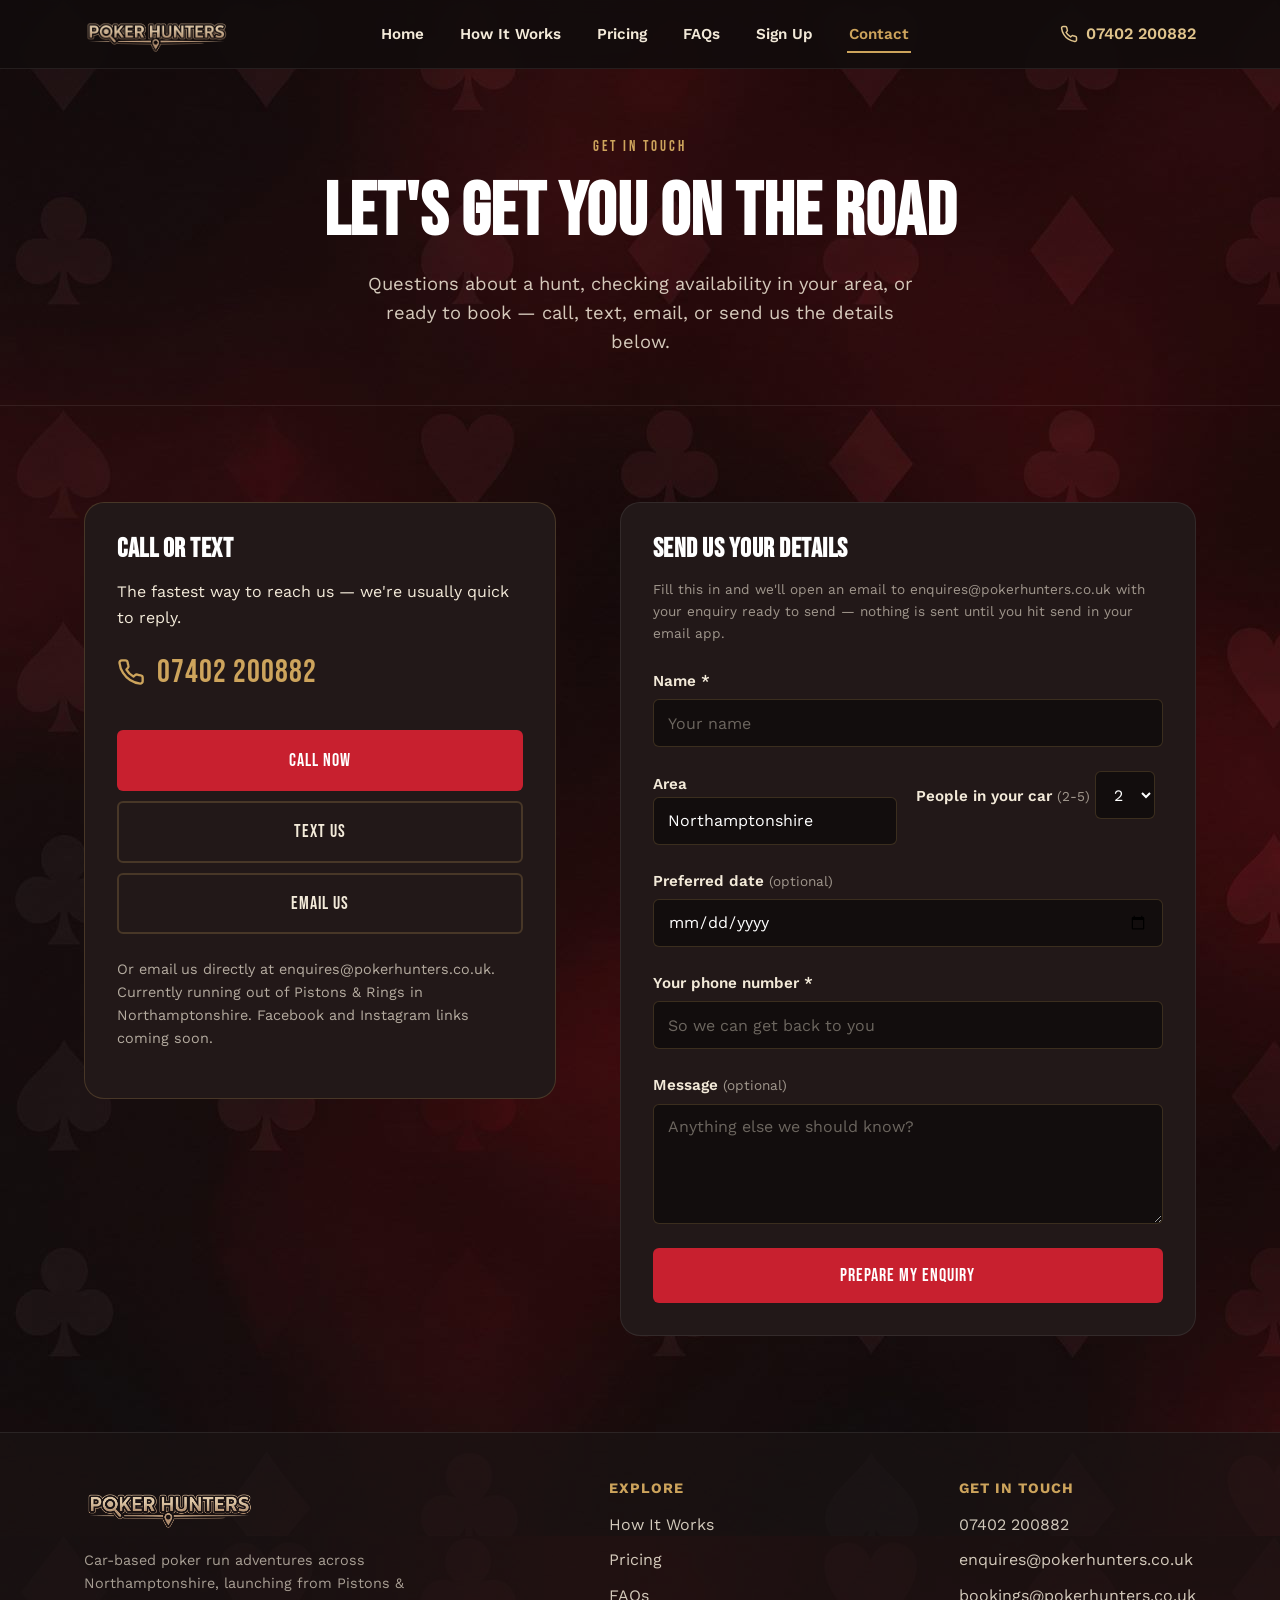
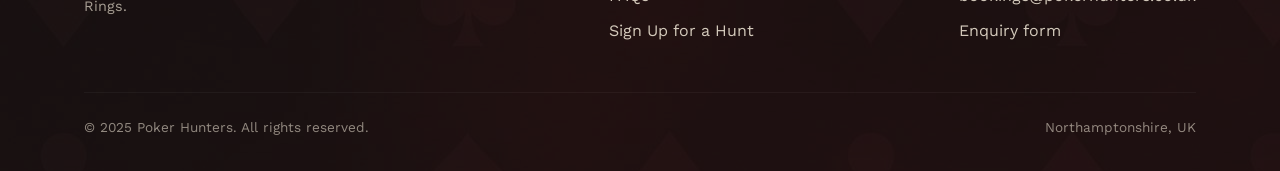
==== contact.html @ cb7c3770 "Add files via upload" ====
<!DOCTYPE html>
<html lang="en-GB">
<head>
<meta charset="UTF-8">
<meta name="viewport" content="width=device-width, initial-scale=1">
<title>Contact & Enquiries | Poker Hunters</title>
<meta name="description" content="Get in touch with Poker Hunters to book or ask about a car-based poker run adventure in Northamptonshire, launching from Pistons & Rings. Call, text, or email enquires@pokerhunters.co.uk.">
<link rel="canonical" href="https://www.pokerhunters.co.uk/contact.html">
<meta property="og:type" content="website">
<meta property="og:url" content="https://www.pokerhunters.co.uk/contact.html">
<meta property="og:title" content="Contact & Enquiries | Poker Hunters">
<meta property="og:description" content="Get in touch with Poker Hunters to book or ask about a car-based poker run adventure in Northamptonshire, launching from Pistons & Rings. Call, text, or email enquires@pokerhunters.co.uk.">
<meta property="og:image" content="https://www.pokerhunters.co.uk/Images/Header.jpg">
<meta name="twitter:card" content="summary_large_image">
<link rel="icon" type="image/png" href="Images/favicon.png">
<link rel="apple-touch-icon" href="Images/favicon.png">
<link rel="stylesheet" href="css/styles.css">
</head>
<body>

<header class="site-header">
  <nav class="nav" aria-label="Primary">
    <a href="index.html" class="nav__logo">
      <img src="Images/logo-noBG.png" alt="Poker Hunters" class="logo-img">
    </a>
    <button class="nav__toggle" id="navToggle" aria-expanded="false" aria-controls="navLinks" aria-label="Toggle menu">
      <svg viewBox="0 0 24 24" fill="none" stroke="currentColor" stroke-width="2" aria-hidden="true"><path d="M3 6h18M3 12h18M3 18h18" stroke-linecap="round"/></svg>
    </button>
    <ul class="nav__links" id="navLinks">
      <li><a href="index.html">Home</a></li>
      <li><a href="index.html#how-it-works">How It Works</a></li>
      <li><a href="index.html#pricing">Pricing</a></li>
      <li><a href="faq.html">FAQs</a></li>
      <li><a href="signup.html">Sign Up</a></li>
      <li><a href="contact.html" aria-current="page">Contact</a></li>
    </ul>
    <div class="nav__actions">
      <a class="nav__call" href="tel:07402200882">
        <svg viewBox="0 0 24 24" fill="none" stroke="currentColor" stroke-width="2" aria-hidden="true"><path d="M22 16.92v3a2 2 0 0 1-2.18 2 19.79 19.79 0 0 1-8.63-3.07 19.5 19.5 0 0 1-6-6 19.79 19.79 0 0 1-3.07-8.67A2 2 0 0 1 4.11 2h3a2 2 0 0 1 2 1.72c.12.9.33 1.79.63 2.65a2 2 0 0 1-.45 2.11L8.09 9.91a16 16 0 0 0 6 6l1.43-1.2a2 2 0 0 1 2.11-.45c.86.3 1.75.51 2.65.63A2 2 0 0 1 22 16.92z" stroke-linecap="round" stroke-linejoin="round"/></svg>
        <span>07402 200882</span>
      </a>
    </div>
  </nav>
</header>

<main>

  <section class="page-hero">
    <div class="container">
      <span class="eyebrow">Get In Touch</span>
      <h1>Let's get you on the road</h1>
      <p class="lede" style="max-width:560px; margin:0 auto;">Questions about a hunt, checking availability in your area, or ready to book — call, text, email, or send us the details below.</p>
    </div>
  </section>

  <section class="section">
    <div class="container">
      <div class="contact-grid">

        <div class="contact-card">
          <h3>Call or Text</h3>
          <p>The fastest way to reach us — we're usually quick to reply.</p>
          <a class="phone-link" href="tel:07402200882">
            <svg viewBox="0 0 24 24" fill="none" stroke="currentColor" stroke-width="2" aria-hidden="true"><path d="M22 16.92v3a2 2 0 0 1-2.18 2 19.79 19.79 0 0 1-8.63-3.07 19.5 19.5 0 0 1-6-6 19.79 19.79 0 0 1-3.07-8.67A2 2 0 0 1 4.11 2h3a2 2 0 0 1 2 1.72c.12.9.33 1.79.63 2.65a2 2 0 0 1-.45 2.11L8.09 9.91a16 16 0 0 0 6 6l1.43-1.2a2 2 0 0 1 2.11-.45c.86.3 1.75.51 2.65.63A2 2 0 0 1 22 16.92z" stroke-linecap="round" stroke-linejoin="round"/></svg>
            07402 200882
          </a>
          <a href="tel:07402200882" class="btn btn--primary btn--block">Call Now</a>
          <a href="sms:07402200882" class="btn btn--outline btn--block" style="margin-top:10px;">Text Us</a>
          <a href="mailto:enquires@pokerhunters.co.uk" class="btn btn--outline btn--block" style="margin-top:10px;">Email Us</a>
          <p class="contact-card__note">Or email us directly at <a href="mailto:enquires@pokerhunters.co.uk">enquires@pokerhunters.co.uk</a>. Currently running out of <a href="https://pistonsandrings.com/" target="_blank" rel="noopener">Pistons &amp; Rings</a> in Northamptonshire. Facebook and Instagram links coming soon.</p>
        </div>

        <div class="form-card">
          <h3>Send Us Your Details</h3>
          <p class="required-note">Fill this in and we'll open an email to enquires@pokerhunters.co.uk with your enquiry ready to send — nothing is sent until you hit send in your email app.</p>
          <form id="enquiryForm" novalidate>
            <div class="form-row">
              <label for="name">Name <span aria-hidden="true">*</span></label>
              <input type="text" id="name" name="name" autocomplete="name" required placeholder="Your name">
            </div>
            <div class="form-row form-row--split">
              <div>
                <label for="area">Area</label>
                <input type="text" id="area" name="area" value="Northamptonshire" readonly>
              </div>
              <div>
                <label for="people">People in your car <span class="hint">(2-5)</span></label>
                <select id="people" name="people">
                  <option value="2">2</option>
                  <option value="3">3</option>
                  <option value="4">4</option>
                  <option value="5">5</option>
                </select>
              </div>
            </div>
            <div class="form-row">
              <label for="date">Preferred date <span class="hint">(optional)</span></label>
              <input type="date" id="date" name="date" autocomplete="off">
            </div>
            <div class="form-row">
              <label for="phone">Your phone number <span aria-hidden="true">*</span></label>
              <input type="tel" id="phone" name="phone" autocomplete="tel" required placeholder="So we can get back to you">
            </div>
            <div class="form-row">
              <label for="message">Message <span class="hint">(optional)</span></label>
              <textarea id="message" name="message" placeholder="Anything else we should know?"></textarea>
            </div>
            <button type="submit" class="btn btn--primary btn--block">Prepare My Enquiry</button>
            <p class="form-status" id="formStatus" role="status"></p>
          </form>
        </div>

      </div>
    </div>
  </section>

</main>

<footer class="site-footer">
  <div class="container">
    <div class="footer-grid">
      <div class="footer-brand">
        <img src="Images/logo-noBG.png" alt="Poker Hunters" class="logo-img">
        <p>Car-based poker run adventures across Northamptonshire, launching from Pistons &amp; Rings.</p>
      </div>
      <div class="footer-col">
        <h4>Explore</h4>
        <ul>
          <li><a href="index.html#how-it-works">How It Works</a></li>
          <li><a href="index.html#pricing">Pricing</a></li>
              <li><a href="faq.html">FAQs</a></li>
          <li><a href="signup.html">Sign Up for a Hunt</a></li>
        </ul>
      </div>
      <div class="footer-col">
        <h4>Get In Touch</h4>
        <ul>
          <li><a href="tel:07402200882">07402 200882</a></li>
          <li><a href="mailto:enquires@pokerhunters.co.uk">enquires@pokerhunters.co.uk</a></li>
          <li><a href="mailto:bookings@pokerhunters.co.uk">bookings@pokerhunters.co.uk</a></li>
          <li><a href="contact.html">Enquiry form</a></li>
        </ul>
      </div>
    </div>
    <div class="footer-bottom">
      <span>&copy; 2025 Poker Hunters. All rights reserved.</span>
      <span>Northamptonshire, UK</span>
    </div>
  </div>
</footer>

<script src="js/main.js"></script>
</body>
</html>
---- css/styles.css ----
/* ==========================================================================
   Poker Hunters — base styles
   Palette: black + red base, gold accent pulled from the logo badge.
   ========================================================================== */

@import url('https://fonts.googleapis.com/css2?family=Bebas+Neue&family=Work+Sans:wght@400;500;600;700&display=swap');

:root {
  /* Core palette */
  --color-bg: #120d0d;
  --color-bg-alt: #1a1313;
  --color-surface: #221818;
  --color-surface-raised: #2b1f1f;

  --color-red: #9c1c2b;
  --color-red-bright: #c8202f;
  --color-red-deep: #6e1420;

  --color-gold: #cda45c;
  --color-gold-soft: #e0c48c;

  --color-cream: #f3ead9;
  --color-white: #ffffff;

  --color-border: rgba(205, 164, 92, 0.22);
  --color-border-soft: rgba(255, 255, 255, 0.08);

  --color-focus: #e0c48c;

  /* Type */
  --font-display: 'Bebas Neue', 'Arial Narrow', sans-serif;
  --font-body: 'Work Sans', -apple-system, BlinkMacSystemFont, 'Segoe UI', sans-serif;

  /* Spacing scale (8px rhythm) */
  --space-1: 8px;
  --space-2: 16px;
  --space-3: 24px;
  --space-4: 32px;
  --space-5: 48px;
  --space-6: 64px;
  --space-7: 96px;

  --radius-sm: 6px;
  --radius-md: 12px;
  --radius-lg: 20px;

  --container-w: 1160px;

  --shadow-card: 0 12px 32px rgba(0, 0, 0, 0.45);
  --transition-base: 200ms ease;
}

/* ---------- Reset ---------- */
* { box-sizing: border-box; }
html {
  scroll-behavior: smooth;
}
@media (prefers-reduced-motion: reduce) {
  html { scroll-behavior: auto; }
  *, *::before, *::after {
    animation-duration: 0.01ms !important;
    animation-iteration-count: 1 !important;
    transition-duration: 0.01ms !important;
    scroll-behavior: auto !important;
  }
}

body {
  margin: 0;
  background: var(--color-bg) url('../Images/background.jpg') repeat top left;
  color: var(--color-cream);
  font-family: var(--font-body);
  font-size: 16px;
  line-height: 1.6;
  -webkit-font-smoothing: antialiased;
}

img { max-width: 100%; display: block; }

a {
  color: inherit;
  text-decoration: none;
}

h1, h2, h3, h4 {
  font-family: var(--font-display);
  letter-spacing: 0.5px;
  line-height: 1.05;
  margin: 0 0 var(--space-2);
  color: var(--color-white);
}

h1 { font-size: clamp(2.6rem, 6vw, 4.6rem); }
h2 { font-size: clamp(2rem, 4vw, 3rem); }
h3 { font-size: clamp(1.3rem, 2.5vw, 1.7rem); }

p { margin: 0 0 var(--space-2); }

.container {
  width: 100%;
  max-width: var(--container-w);
  margin: 0 auto;
  padding: 0 var(--space-3);
}

.eyebrow {
  display: inline-block;
  font-family: var(--font-display);
  letter-spacing: 3px;
  text-transform: uppercase;
  color: var(--color-gold);
  font-size: 0.95rem;
  margin-bottom: var(--space-2);
}

.section {
  position: relative;
  padding: var(--space-7) 0;
  overflow: hidden;
}
.section--alt { background: rgba(26, 19, 19, 0.55); }

.section-head {
  max-width: 640px;
  margin: 0 0 var(--space-5);
}
.section-head--center {
  margin-left: auto;
  margin-right: auto;
  text-align: center;
}

.lede {
  font-size: 1.15rem;
  color: var(--color-cream);
  opacity: 0.85;
}

/* Focus visibility everywhere */
a:focus-visible,
button:focus-visible,
input:focus-visible,
select:focus-visible,
textarea:focus-visible {
  outline: 3px solid var(--color-focus);
  outline-offset: 2px;
  border-radius: var(--radius-sm);
}

/* ---------- Buttons ---------- */
.btn {
  display: inline-flex;
  align-items: center;
  justify-content: center;
  gap: 10px;
  font-family: var(--font-display);
  font-size: 1.15rem;
  letter-spacing: 1px;
  padding: 14px 28px;
  min-height: 48px;
  border-radius: var(--radius-sm);
  border: 2px solid transparent;
  cursor: pointer;
  transition: transform var(--transition-base), background var(--transition-base), border-color var(--transition-base), color var(--transition-base);
  touch-action: manipulation;
}
.btn:active { transform: translateY(1px); }

.btn--primary {
  background: var(--color-red-bright);
  color: var(--color-white);
}
.btn--primary:hover { background: var(--color-red-deep); }

.btn--gold {
  background: var(--color-gold);
  color: #201509;
}
.btn--gold:hover { background: var(--color-gold-soft); }

.btn--outline {
  background: transparent;
  border-color: var(--color-border);
  color: var(--color-cream);
}
.btn--outline:hover { border-color: var(--color-gold); color: var(--color-gold); }

.btn--block { width: 100%; }

/* ---------- Header / Nav ---------- */
.site-header {
  position: sticky;
  top: 0;
  z-index: 50;
  background: rgba(18, 13, 13, 0.92);
  backdrop-filter: blur(8px);
  border-bottom: 1px solid var(--color-border-soft);
}
.nav {
  display: flex;
  align-items: center;
  justify-content: space-between;
  padding: 12px var(--space-3);
  max-width: var(--container-w);
  margin: 0 auto;
  gap: var(--space-3);
}
.nav__logo img { height: 44px; width: auto; }
.nav__logo { flex-shrink: 0; }

.nav__links {
  display: flex;
  align-items: center;
  gap: var(--space-4);
  list-style: none;
  margin: 0;
  padding: 0;
}
.nav__links a {
  font-weight: 600;
  font-size: 0.95rem;
  color: var(--color-cream);
  padding: 8px 2px;
  border-bottom: 2px solid transparent;
  transition: color var(--transition-base), border-color var(--transition-base);
}
.nav__links a:hover,
.nav__links a[aria-current="page"] {
  color: var(--color-gold);
  border-color: var(--color-gold);
}

.nav__actions { display: flex; align-items: center; gap: var(--space-2); }
.nav__call {
  display: flex;
  align-items: center;
  gap: 8px;
  font-weight: 600;
  color: var(--color-gold-soft);
}
.nav__call svg { width: 18px; height: 18px; flex-shrink: 0; }

.nav__toggle {
  display: none;
  background: none;
  border: 1px solid var(--color-border);
  border-radius: var(--radius-sm);
  width: 44px;
  height: 44px;
  align-items: center;
  justify-content: center;
  cursor: pointer;
  color: var(--color-cream);
}
.nav__toggle svg { width: 22px; height: 22px; }

@media (max-width: 860px) {
  .nav__links {
    position: absolute;
    top: 100%;
    left: 0;
    right: 0;
    flex-direction: column;
    align-items: flex-start;
    gap: 0;
    background: var(--color-bg-alt);
    border-bottom: 1px solid var(--color-border-soft);
    max-height: 0;
    overflow: hidden;
    transition: max-height var(--transition-base) ease;
  }
  .nav__links.is-open { max-height: 400px; }
  .nav__links li { width: 100%; }
  .nav__links a {
    display: block;
    width: 100%;
    padding: 16px var(--space-3);
    border-bottom: 1px solid var(--color-border-soft);
    border-left: 3px solid transparent;
  }
  .nav__links a:hover,
  .nav__links a[aria-current="page"] {
    border-bottom-color: var(--color-border-soft);
    border-left-color: var(--color-gold);
  }
  .nav__toggle { display: inline-flex; }
  .nav__call span { display: none; }
}

/* ---------- Hero ---------- */
.hero {
  position: relative;
  padding: var(--space-7) 0 var(--space-6);
  background: linear-gradient(180deg, rgba(18,13,13,0.55) 0%, rgba(18,13,13,0.88) 60%, var(--color-bg) 100%), url('../Images/Header.jpg');
  background-size: cover;
  background-position: center 30%;
  border-bottom: 1px solid var(--color-border-soft);
}
.hero__content {
  max-width: 700px;
}
.hero p.lede { max-width: 560px; }
.hero__ctas {
  display: flex;
  flex-wrap: wrap;
  gap: var(--space-2);
  margin-top: var(--space-4);
}
.hero__meta {
  display: flex;
  flex-wrap: wrap;
  gap: var(--space-3);
  margin-top: var(--space-5);
  font-size: 0.9rem;
  color: var(--color-cream);
  opacity: 0.75;
}
.hero__meta span { display: inline-flex; align-items: center; gap: 6px; }
.hero__meta svg { width: 16px; height: 16px; color: var(--color-gold); }

/* ---------- About ---------- */
.about-grid {
  display: grid;
  grid-template-columns: 1.1fr 0.9fr;
  gap: var(--space-6);
  align-items: center;
}
.about-grid__media {
  border-radius: var(--radius-lg);
  overflow: hidden;
  border: 1px solid var(--color-border);
  box-shadow: var(--shadow-card);
}
.about-grid__media img { aspect-ratio: 4/3; object-fit: cover; }

@media (max-width: 900px) {
  .about-grid { grid-template-columns: 1fr; gap: var(--space-4); }
  .about-grid__media { order: -1; }
}

/* ---------- How it works ---------- */
.steps {
  display: grid;
  grid-template-columns: repeat(4, 1fr);
  gap: var(--space-3);
}
@media (max-width: 960px) {
  .steps { grid-template-columns: repeat(2, 1fr); }
}
@media (max-width: 560px) {
  .steps { grid-template-columns: 1fr; }
}
.step-card {
  background: var(--color-surface);
  border: 1px solid var(--color-border-soft);
  border-radius: var(--radius-md);
  padding: var(--space-3);
  position: relative;
}
.step-card__num {
  font-family: var(--font-display);
  font-size: 2.6rem;
  color: var(--color-red-bright);
  line-height: 1;
  margin-bottom: var(--space-2);
}
.step-card__icon {
  width: 32px;
  height: 32px;
  color: var(--color-gold);
  margin-bottom: var(--space-2);
}
.step-card h3 { margin-bottom: 6px; }
.step-card p { color: var(--color-cream); opacity: 0.8; font-size: 0.95rem; margin: 0; }

/* ---------- Pricing ---------- */
.pricing-card {
  max-width: 480px;
  margin: 0 auto;
  background: linear-gradient(160deg, var(--color-surface-raised), var(--color-surface));
  border: 1px solid var(--color-gold);
  border-radius: var(--radius-lg);
  padding: var(--space-5);
  text-align: center;
  box-shadow: var(--shadow-card);
}
.pricing-card__price {
  font-family: var(--font-display);
  font-size: 4.5rem;
  color: var(--color-gold);
  line-height: 1;
  margin: var(--space-2) 0;
}
.pricing-card__price span {
  font-family: var(--font-body);
  font-size: 1rem;
  color: var(--color-cream);
  opacity: 0.75;
  display: block;
  margin-top: 6px;
  font-weight: 500;
}
.pricing-card__list {
  list-style: none;
  margin: var(--space-3) 0 var(--space-4);
  padding: 0;
  text-align: left;
  display: grid;
  gap: 10px;
}
.pricing-card__list li {
  display: flex;
  align-items: flex-start;
  gap: 10px;
  color: var(--color-cream);
}
.pricing-card__list svg {
  width: 20px;
  height: 20px;
  color: var(--color-red-bright);
  flex-shrink: 0;
  margin-top: 2px;
}

/* ---------- Areas ---------- */
.areas-list {
  display: flex;
  flex-wrap: wrap;
  gap: var(--space-2);
  justify-content: center;
}
.area-chip {
  display: inline-flex;
  align-items: center;
  gap: 8px;
  background: var(--color-surface);
  border: 1px solid var(--color-border);
  color: var(--color-cream);
  padding: 12px 22px;
  border-radius: 999px;
  font-weight: 600;
}
.area-chip svg { width: 18px; height: 18px; color: var(--color-gold); }
.areas-note {
  text-align: center;
  margin-top: var(--space-3);
  color: var(--color-cream);
  opacity: 0.7;
  font-size: 0.95rem;
}
.areas-note a {
  color: var(--color-gold);
  opacity: 1;
  text-decoration: underline;
  text-decoration-color: rgba(205, 164, 92, 0.4);
}
.areas-note a:hover { text-decoration-color: var(--color-gold); }
.areas-ctas {
  display: flex;
  flex-wrap: wrap;
  justify-content: center;
  gap: var(--space-2);
  margin-top: var(--space-3);
}

.venue-gallery {
  display: grid;
  grid-template-columns: repeat(3, 1fr);
  gap: var(--space-3);
  margin-top: var(--space-6);
}
@media (max-width: 860px) {
  .venue-gallery { grid-template-columns: 1fr; }
}
.venue-gallery figure {
  margin: 0;
  border-radius: var(--radius-lg);
  overflow: hidden;
  border: 1px solid var(--color-border);
  box-shadow: var(--shadow-card);
  background: var(--color-surface);
}
.venue-gallery img {
  width: 100%;
  aspect-ratio: 4/3;
  object-fit: cover;
  display: block;
}
.venue-gallery figcaption {
  padding: var(--space-2) var(--space-3);
  font-size: 0.9rem;
  color: var(--color-cream);
  opacity: 0.8;
  text-align: center;
}

/* ---------- CTA banner ---------- */
.cta-banner {
  background: linear-gradient(120deg, var(--color-red-deep), var(--color-red));
  text-align: center;
}
.cta-banner h2 { color: var(--color-white); }
.cta-banner .lede { color: var(--color-cream); opacity: 0.9; }
.cta-banner__ctas {
  display: flex;
  justify-content: center;
  flex-wrap: wrap;
  gap: var(--space-2);
  margin-top: var(--space-3);
}
.cta-banner .btn--outline { border-color: rgba(255,255,255,0.5); color: var(--color-white); }
.cta-banner .btn--outline:hover { border-color: var(--color-white); }

/* ---------- Footer ---------- */
.site-footer {
  border-top: 1px solid var(--color-border-soft);
  padding: var(--space-5) 0 var(--space-4);
  background: rgba(26, 19, 19, 0.7);
}
.footer-grid {
  display: flex;
  flex-wrap: wrap;
  justify-content: space-between;
  align-items: flex-start;
  gap: var(--space-4);
}
.footer-brand img { height: 52px; width: auto; margin-bottom: var(--space-2); }
.footer-brand p { color: var(--color-cream); opacity: 0.65; font-size: 0.9rem; max-width: 320px; }
.footer-col h4 {
  font-family: var(--font-body);
  font-weight: 700;
  font-size: 0.9rem;
  text-transform: uppercase;
  letter-spacing: 1px;
  color: var(--color-gold);
  margin-bottom: var(--space-2);
}
.footer-col ul { list-style: none; margin: 0; padding: 0; display: grid; gap: 10px; }
.footer-col a { color: var(--color-cream); opacity: 0.85; }
.footer-col a:hover { color: var(--color-gold); }
.footer-bottom {
  margin-top: var(--space-5);
  padding-top: var(--space-3);
  border-top: 1px solid var(--color-border-soft);
  font-size: 0.85rem;
  color: var(--color-cream);
  opacity: 0.55;
  display: flex;
  flex-wrap: wrap;
  justify-content: space-between;
  gap: 8px;
}

/* ---------- FAQ ---------- */
.faq-list {
  max-width: 760px;
  margin: 0 auto;
  display: grid;
  gap: var(--space-2);
}
.faq-item {
  background: var(--color-surface);
  border: 1px solid var(--color-border-soft);
  border-radius: var(--radius-md);
  padding: var(--space-3);
}
.faq-item + .faq-item { margin-top: 0; }
.faq-item summary {
  cursor: pointer;
  list-style: none;
  font-family: var(--font-display);
  font-size: 1.15rem;
  letter-spacing: 0.3px;
  color: var(--color-white);
  display: flex;
  align-items: center;
  justify-content: space-between;
  gap: var(--space-2);
}
.faq-item summary::-webkit-details-marker { display: none; }
.faq-item summary::after {
  content: '+';
  flex-shrink: 0;
  width: 28px;
  height: 28px;
  display: inline-flex;
  align-items: center;
  justify-content: center;
  font-size: 1.4rem;
  line-height: 1;
  color: var(--color-gold);
  border: 1px solid var(--color-border);
  border-radius: 50%;
  transition: transform var(--transition-base);
}
.faq-item[open] summary::after { content: '\2212'; }
.faq-item p {
  margin: var(--space-2) 0 0;
  color: var(--color-cream);
  opacity: 0.85;
  line-height: 1.6;
}
.faq-item a { color: var(--color-gold); text-decoration: underline; text-decoration-color: rgba(205, 164, 92, 0.4); }
.faq-item a:hover { text-decoration-color: var(--color-gold); }
.faq-item summary:focus-visible {
  outline: 3px solid var(--color-focus);
  outline-offset: 4px;
  border-radius: var(--radius-sm);
}

/* ---------- Contact page ---------- */
.page-hero {
  padding: var(--space-6) 0 var(--space-5);
  text-align: center;
  border-bottom: 1px solid var(--color-border-soft);
}
.contact-grid {
  display: grid;
  grid-template-columns: 0.9fr 1.1fr;
  gap: var(--space-6);
  align-items: start;
}
@media (max-width: 900px) {
  .contact-grid { grid-template-columns: 1fr; }
}

.contact-card {
  background: var(--color-surface);
  border: 1px solid var(--color-border);
  border-radius: var(--radius-lg);
  padding: var(--space-4);
}
.contact-card h3 { margin-bottom: var(--space-2); }
.phone-link {
  display: flex;
  align-items: center;
  gap: 12px;
  font-family: var(--font-display);
  font-size: 2rem;
  color: var(--color-gold);
  margin: var(--space-2) 0;
  letter-spacing: 1px;
}
.phone-link svg { width: 28px; height: 28px; flex-shrink: 0; }
.contact-card .btn { margin-top: var(--space-2); }
.contact-card__note {
  font-size: 0.9rem;
  color: var(--color-cream);
  opacity: 0.7;
  margin-top: var(--space-3);
}

.form-card {
  background: var(--color-surface);
  border: 1px solid var(--color-border-soft);
  border-radius: var(--radius-lg);
  padding: var(--space-4);
}
.form-row {
  display: grid;
  gap: 6px;
  margin-bottom: var(--space-3);
}
.form-row--split {
  display: grid;
  grid-template-columns: 1fr 1fr;
  gap: var(--space-2);
}
@media (max-width: 560px) {
  .form-row--split { grid-template-columns: 1fr; }
}
.form-row label {
  font-weight: 600;
  font-size: 0.95rem;
  color: var(--color-cream);
}
.form-row .hint {
  font-weight: 400;
  opacity: 0.6;
  font-size: 0.85rem;
}
.form-row input,
.form-row select,
.form-row textarea {
  background: var(--color-bg);
  border: 1px solid var(--color-border);
  border-radius: var(--radius-sm);
  padding: 12px 14px;
  color: var(--color-white);
  font-family: var(--font-body);
  font-size: 1rem;
  min-height: 48px;
}
.form-row textarea { min-height: 120px; resize: vertical; }
.form-row input[type="checkbox"] { accent-color: var(--color-red-bright); }
.form-row input::placeholder,
.form-row textarea::placeholder { color: rgba(243,234,217,0.4); }

.form-status {
  margin-top: var(--space-2);
  font-size: 0.95rem;
  display: none;
}
.form-status.is-visible { display: block; }
.form-status--success { color: var(--color-gold-soft); }

.required-note { font-size: 0.85rem; opacity: 0.6; margin-bottom: var(--space-3); }
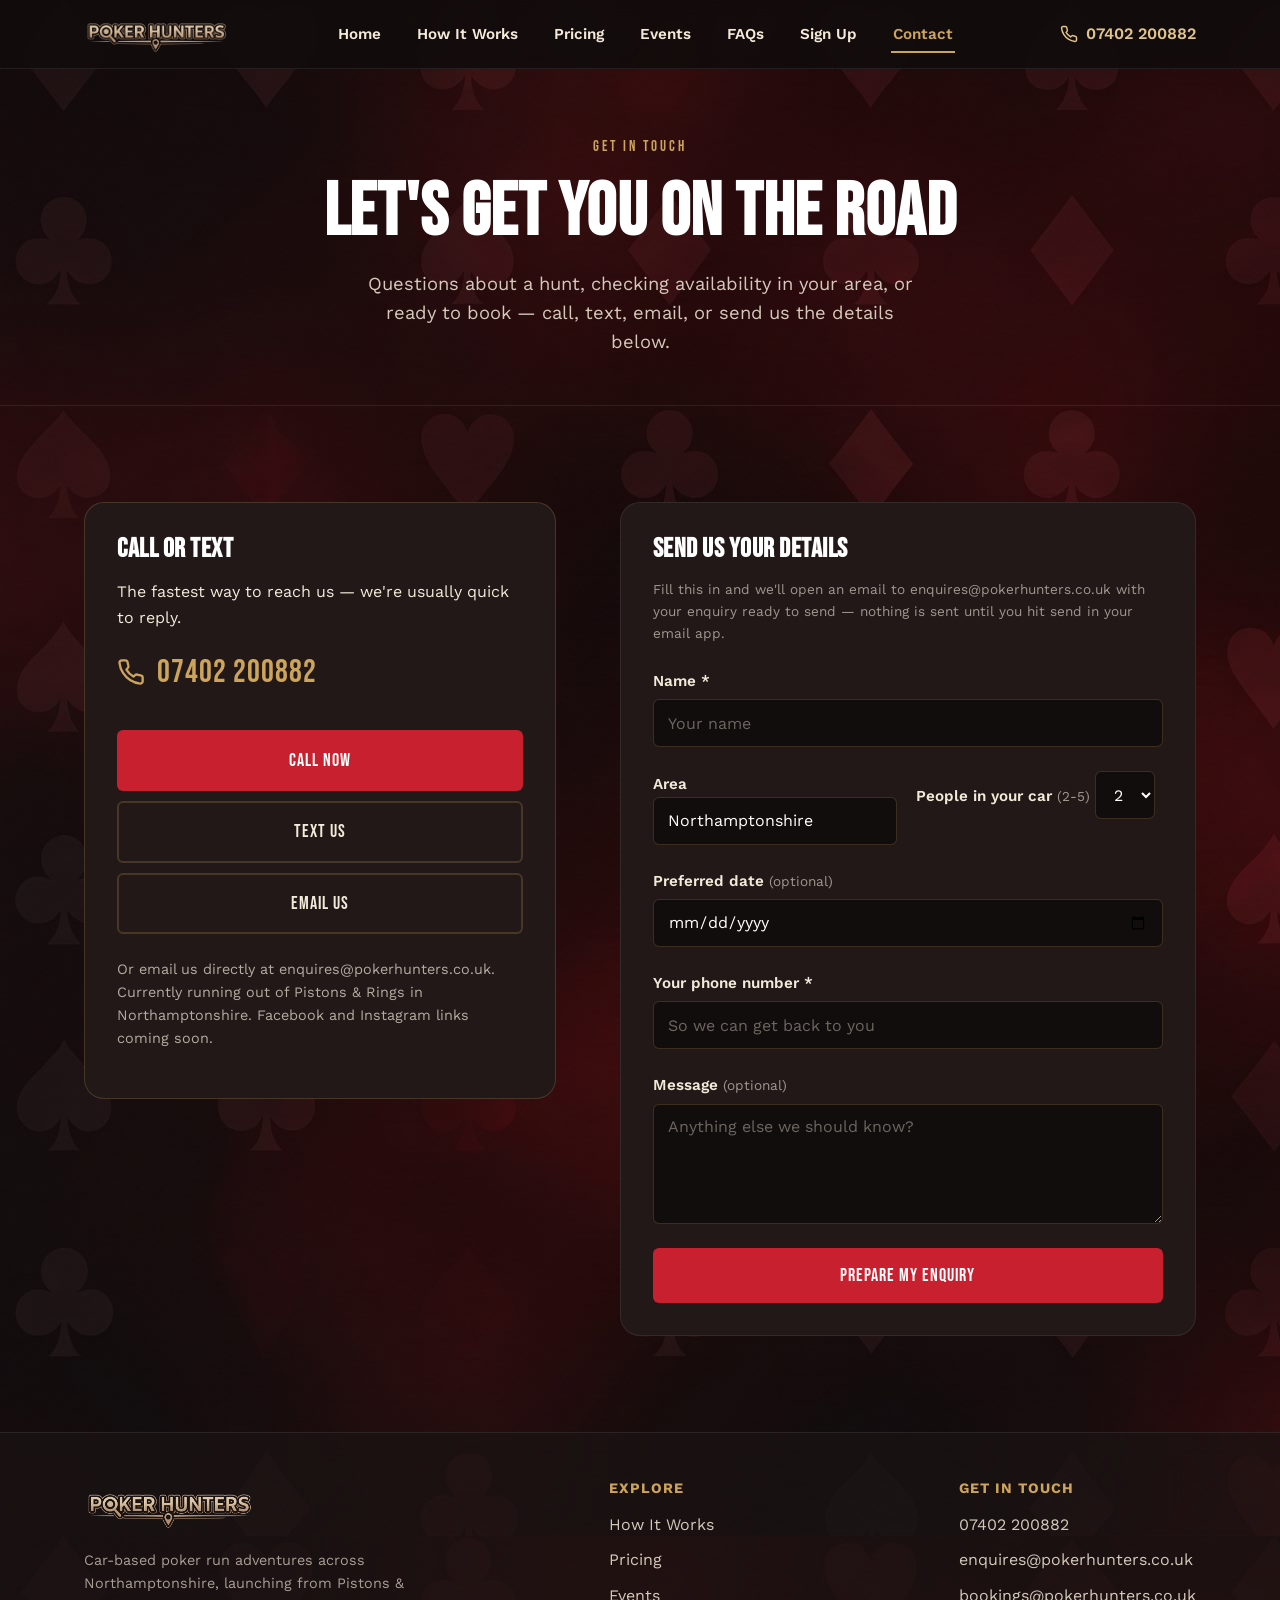
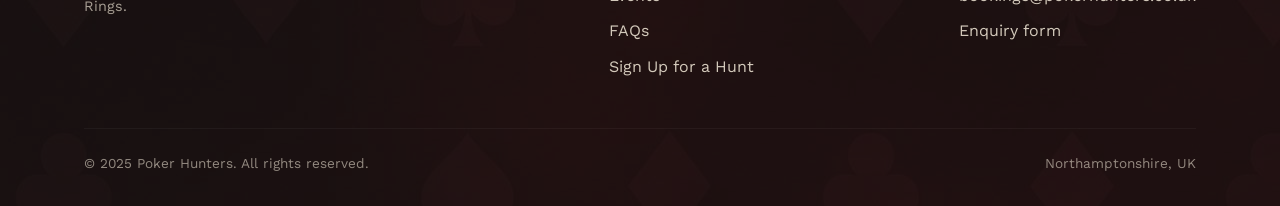
==== commit fe5c41ab: "Add Upcoming Events page with homepage next-event banner Events are driven by a single editable list" ====
--- a/contact.html
+++ b/contact.html
@@ -30,6 +30,7 @@
       <li><a href="index.html">Home</a></li>
       <li><a href="index.html#how-it-works">How It Works</a></li>
       <li><a href="index.html#pricing">Pricing</a></li>
+      <li><a href="events.html">Events</a></li>
       <li><a href="faq.html">FAQs</a></li>
       <li><a href="signup.html">Sign Up</a></li>
       <li><a href="contact.html" aria-current="page">Contact</a></li>
@@ -128,6 +129,7 @@
         <ul>
           <li><a href="index.html#how-it-works">How It Works</a></li>
           <li><a href="index.html#pricing">Pricing</a></li>
+      <li><a href="events.html">Events</a></li>
               <li><a href="faq.html">FAQs</a></li>
           <li><a href="signup.html">Sign Up for a Hunt</a></li>
         </ul>
--- a/css/styles.css
+++ b/css/styles.css
@@ -494,6 +494,71 @@
   text-align: center;
 }
 
+/* ---------- Next Event (homepage) ---------- */
+.next-event {
+  position: relative;
+  padding: var(--space-5) 0;
+  background: linear-gradient(120deg, var(--color-red-deep), var(--color-red));
+  border-bottom: 1px solid var(--color-border-soft);
+}
+.next-event__card {
+  max-width: 640px;
+  margin: 0 auto;
+  text-align: center;
+}
+.next-event__card .eyebrow { color: var(--color-gold-soft); }
+.next-event__date {
+  font-family: var(--font-display);
+  font-size: clamp(1.8rem, 4vw, 2.6rem);
+  color: var(--color-white);
+  margin: 4px 0 8px;
+}
+.next-event__notes {
+  color: var(--color-cream);
+  opacity: 0.9;
+  margin: 0 0 var(--space-3);
+}
+.next-event__ctas {
+  display: flex;
+  flex-wrap: wrap;
+  justify-content: center;
+  gap: var(--space-2);
+}
+.next-event .btn--outline { border-color: rgba(255,255,255,0.5); color: var(--color-white); }
+.next-event .btn--outline:hover { border-color: var(--color-white); }
+
+/* ---------- Events page ---------- */
+.events-list {
+  max-width: 640px;
+  margin: 0 auto;
+  display: grid;
+  gap: var(--space-3);
+}
+.event-card {
+  background: var(--color-surface);
+  border: 1px solid var(--color-gold);
+  border-radius: var(--radius-lg);
+  padding: var(--space-4);
+  text-align: center;
+  box-shadow: var(--shadow-card);
+}
+.event-card__date {
+  font-family: var(--font-display);
+  font-size: 1.6rem;
+  color: var(--color-gold);
+  margin: 0 0 6px;
+}
+.event-card__notes {
+  color: var(--color-cream);
+  opacity: 0.85;
+  margin: 0 0 var(--space-3);
+}
+.event-card--empty {
+  border-color: var(--color-border-soft);
+  color: var(--color-cream);
+}
+.event-card--empty p { opacity: 0.85; margin-bottom: var(--space-3); }
+
 /* ---------- CTA banner ---------- */
 .cta-banner {
   background: linear-gradient(120deg, var(--color-red-deep), var(--color-red));
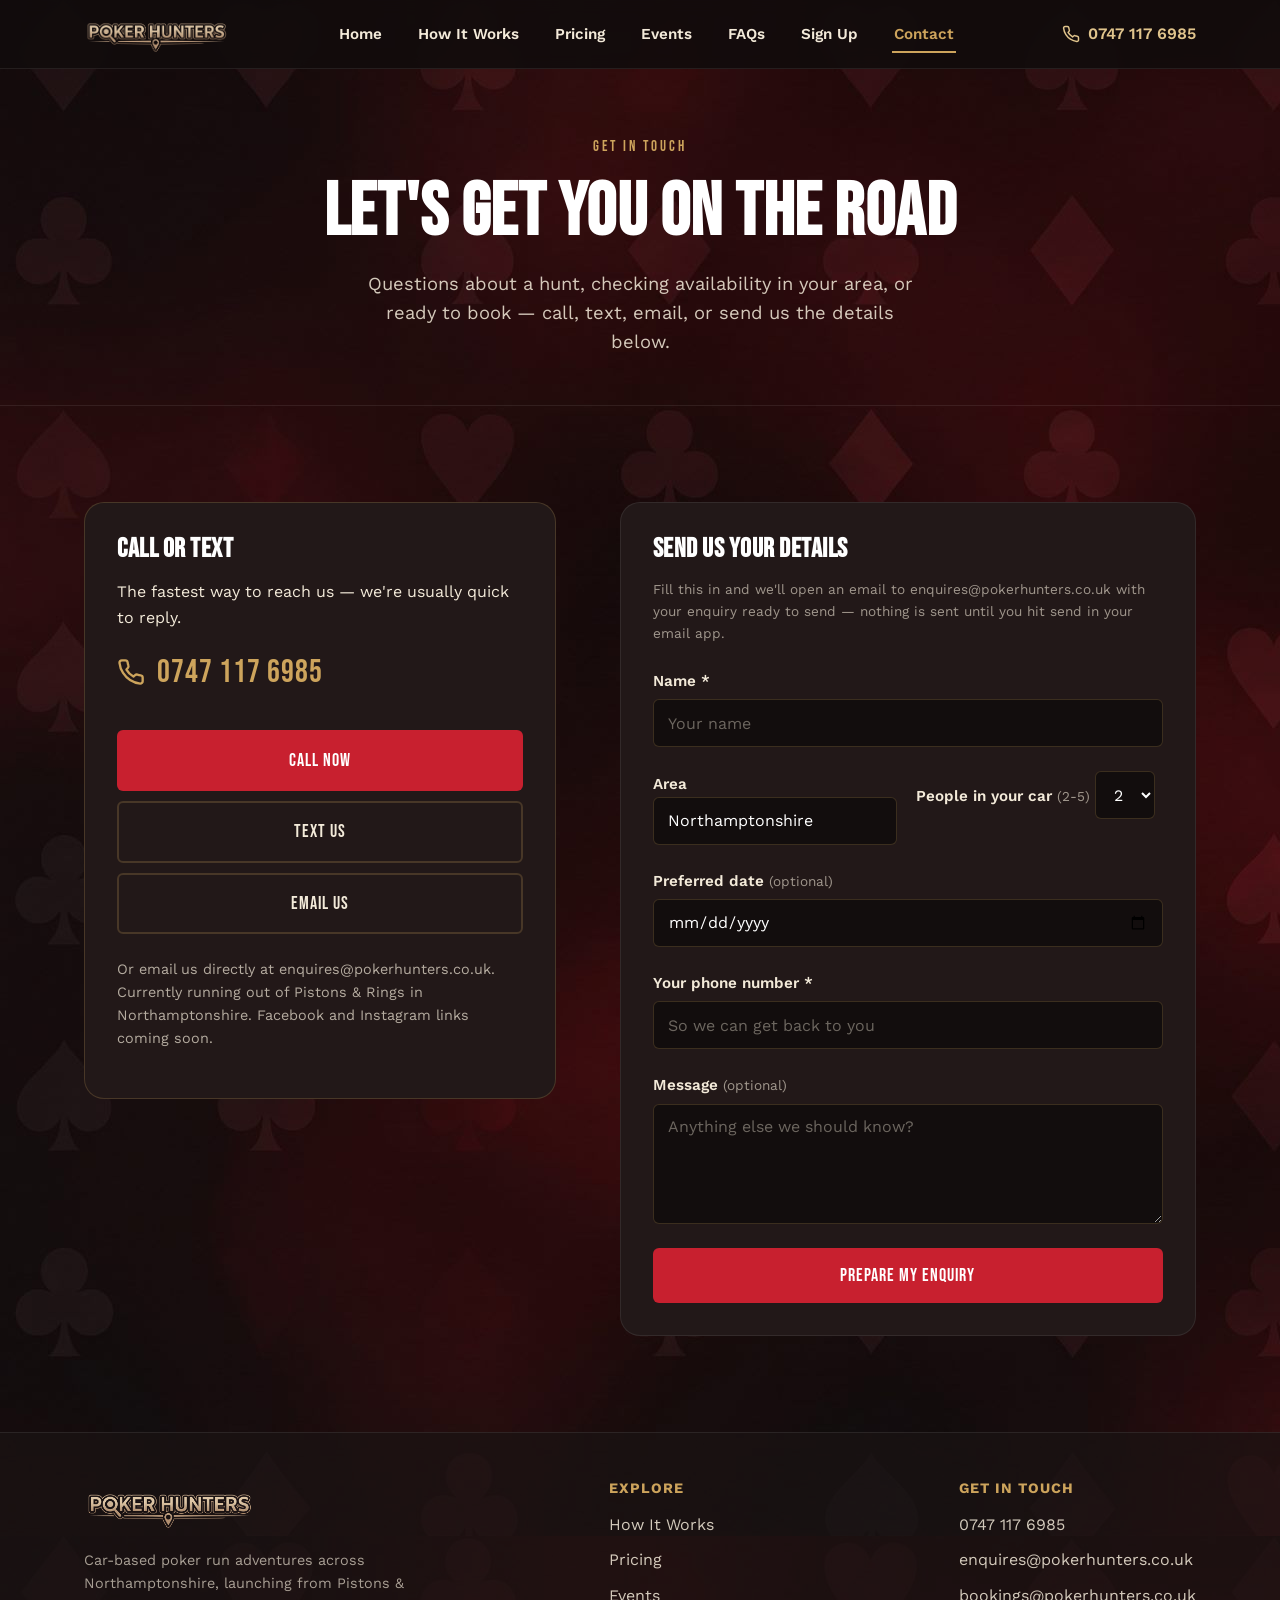
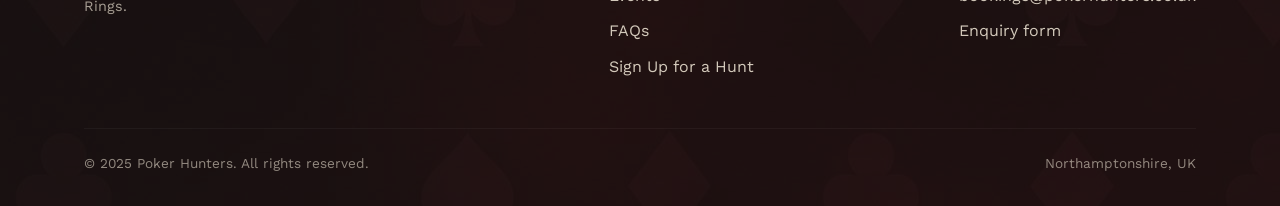
==== commit ffed25f4: "Redesign next-event banner and update contact number - Move Next Hunt section to sit after Our Story" ====
--- a/contact.html
+++ b/contact.html
@@ -36,9 +36,9 @@
       <li><a href="contact.html" aria-current="page">Contact</a></li>
     </ul>
     <div class="nav__actions">
-      <a class="nav__call" href="tel:07402200882">
+      <a class="nav__call" href="tel:07471176985">
         <svg viewBox="0 0 24 24" fill="none" stroke="currentColor" stroke-width="2" aria-hidden="true"><path d="M22 16.92v3a2 2 0 0 1-2.18 2 19.79 19.79 0 0 1-8.63-3.07 19.5 19.5 0 0 1-6-6 19.79 19.79 0 0 1-3.07-8.67A2 2 0 0 1 4.11 2h3a2 2 0 0 1 2 1.72c.12.9.33 1.79.63 2.65a2 2 0 0 1-.45 2.11L8.09 9.91a16 16 0 0 0 6 6l1.43-1.2a2 2 0 0 1 2.11-.45c.86.3 1.75.51 2.65.63A2 2 0 0 1 22 16.92z" stroke-linecap="round" stroke-linejoin="round"/></svg>
-        <span>07402 200882</span>
+        <span>0747 117 6985</span>
       </a>
     </div>
   </nav>
@@ -61,12 +61,12 @@
         <div class="contact-card">
           <h3>Call or Text</h3>
           <p>The fastest way to reach us — we're usually quick to reply.</p>
-          <a class="phone-link" href="tel:07402200882">
+          <a class="phone-link" href="tel:07471176985">
             <svg viewBox="0 0 24 24" fill="none" stroke="currentColor" stroke-width="2" aria-hidden="true"><path d="M22 16.92v3a2 2 0 0 1-2.18 2 19.79 19.79 0 0 1-8.63-3.07 19.5 19.5 0 0 1-6-6 19.79 19.79 0 0 1-3.07-8.67A2 2 0 0 1 4.11 2h3a2 2 0 0 1 2 1.72c.12.9.33 1.79.63 2.65a2 2 0 0 1-.45 2.11L8.09 9.91a16 16 0 0 0 6 6l1.43-1.2a2 2 0 0 1 2.11-.45c.86.3 1.75.51 2.65.63A2 2 0 0 1 22 16.92z" stroke-linecap="round" stroke-linejoin="round"/></svg>
-            07402 200882
+            0747 117 6985
           </a>
-          <a href="tel:07402200882" class="btn btn--primary btn--block">Call Now</a>
-          <a href="sms:07402200882" class="btn btn--outline btn--block" style="margin-top:10px;">Text Us</a>
+          <a href="tel:07471176985" class="btn btn--primary btn--block">Call Now</a>
+          <a href="sms:07471176985" class="btn btn--outline btn--block" style="margin-top:10px;">Text Us</a>
           <a href="mailto:enquires@pokerhunters.co.uk" class="btn btn--outline btn--block" style="margin-top:10px;">Email Us</a>
           <p class="contact-card__note">Or email us directly at <a href="mailto:enquires@pokerhunters.co.uk">enquires@pokerhunters.co.uk</a>. Currently running out of <a href="https://pistonsandrings.com/" target="_blank" rel="noopener">Pistons &amp; Rings</a> in Northamptonshire. Facebook and Instagram links coming soon.</p>
         </div>
@@ -137,7 +137,7 @@
       <div class="footer-col">
         <h4>Get In Touch</h4>
         <ul>
-          <li><a href="tel:07402200882">07402 200882</a></li>
+          <li><a href="tel:07471176985">0747 117 6985</a></li>
           <li><a href="mailto:enquires@pokerhunters.co.uk">enquires@pokerhunters.co.uk</a></li>
           <li><a href="mailto:bookings@pokerhunters.co.uk">bookings@pokerhunters.co.uk</a></li>
           <li><a href="contact.html">Enquiry form</a></li>
--- a/css/styles.css
+++ b/css/styles.css
@@ -497,16 +497,19 @@
 /* ---------- Next Event (homepage) ---------- */
 .next-event {
   position: relative;
-  padding: var(--space-5) 0;
-  background: linear-gradient(120deg, var(--color-red-deep), var(--color-red));
+  background:
+    linear-gradient(160deg, rgba(110, 20, 32, 0.82) 0%, rgba(18, 13, 13, 0.92) 100%),
+    url('../Images/map-texture.jpg');
+  background-size: cover;
+  background-position: center;
   border-bottom: 1px solid var(--color-border-soft);
 }
+.next-event .section-head h2 { color: var(--color-white); }
 .next-event__card {
   max-width: 640px;
   margin: 0 auto;
   text-align: center;
 }
-.next-event__card .eyebrow { color: var(--color-gold-soft); }
 .next-event__date {
   font-family: var(--font-display);
   font-size: clamp(1.8rem, 4vw, 2.6rem);
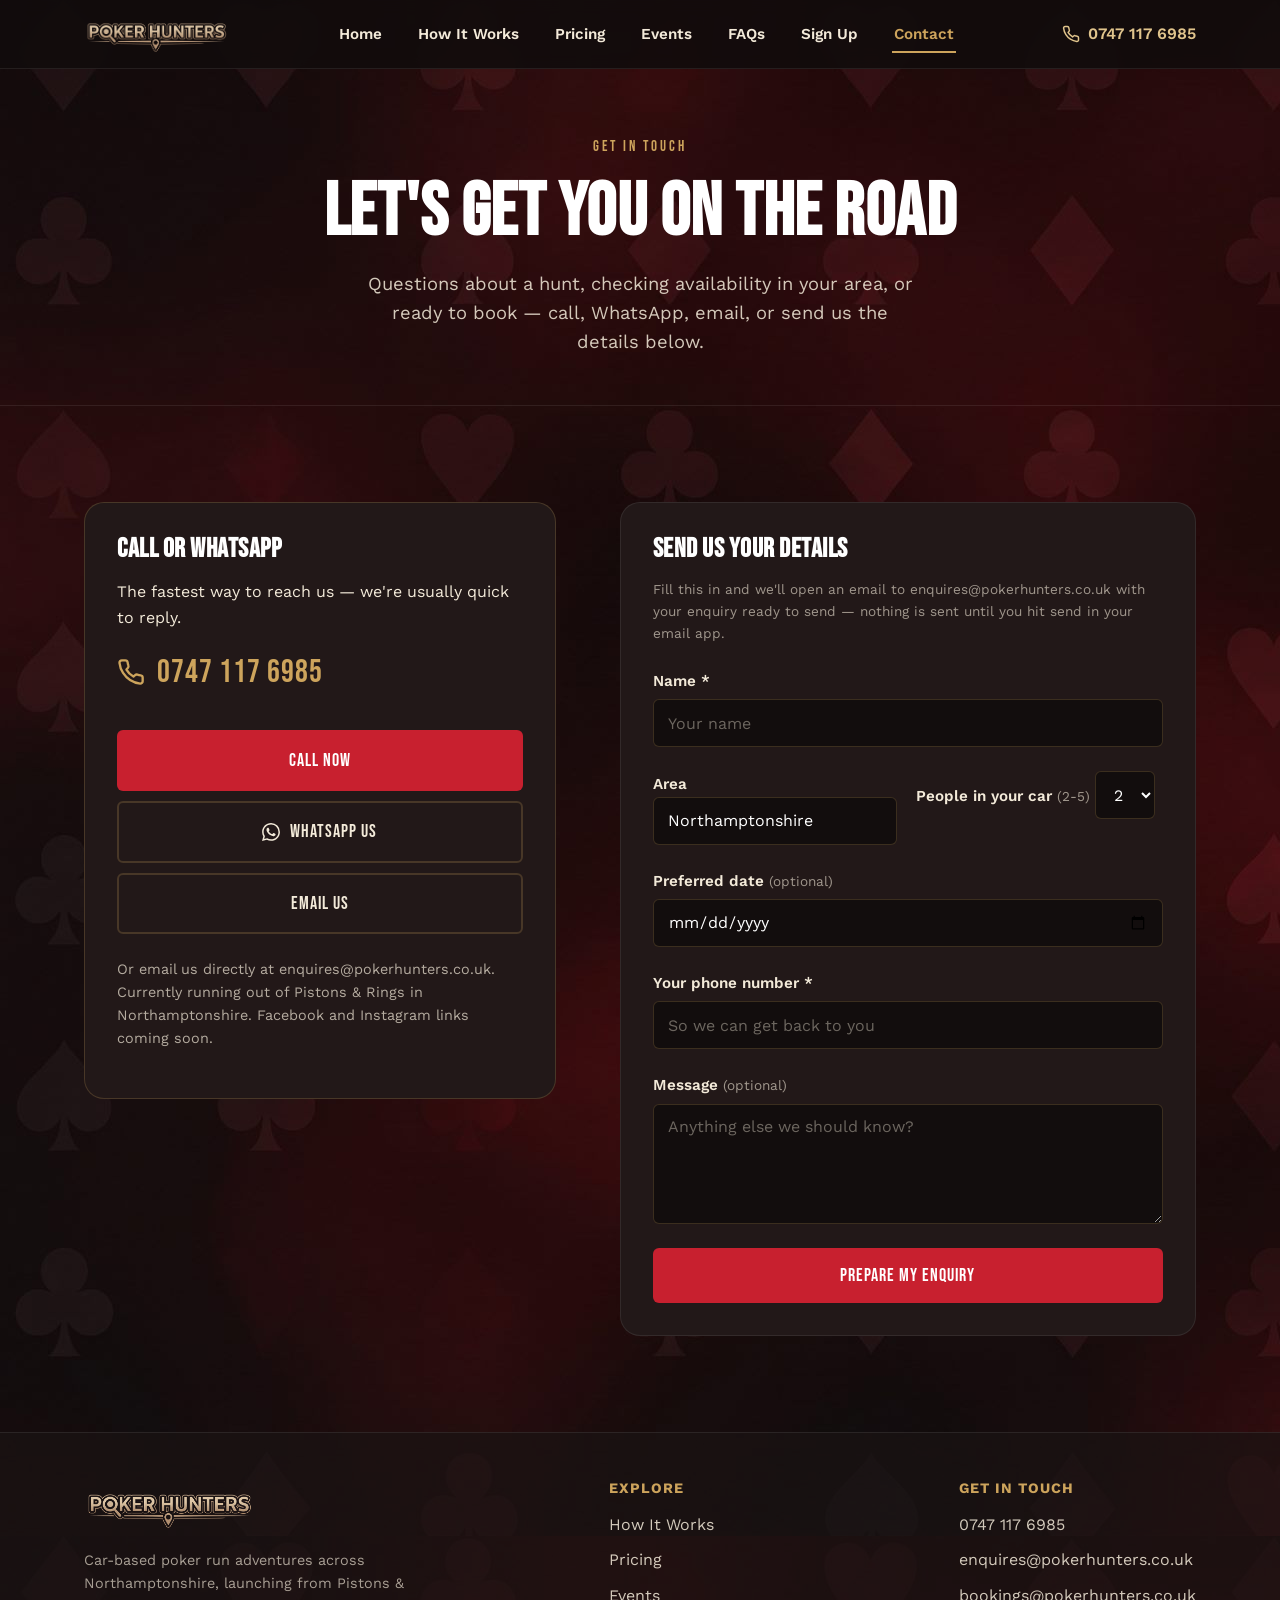
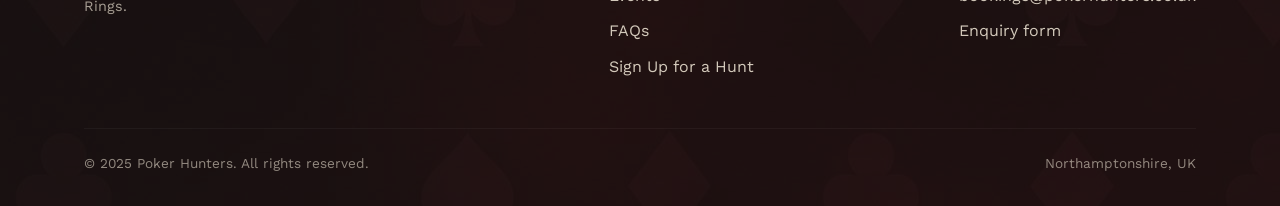
==== commit 4e6cb721: "Add WhatsApp icon to buttons; update event dates and FAQ copy - Add WhatsApp glyph icon to all Whats" ====
--- a/contact.html
+++ b/contact.html
@@ -4,12 +4,12 @@
 <meta charset="UTF-8">
 <meta name="viewport" content="width=device-width, initial-scale=1">
 <title>Contact & Enquiries | Poker Hunters</title>
-<meta name="description" content="Get in touch with Poker Hunters to book or ask about a car-based poker run adventure in Northamptonshire, launching from Pistons & Rings. Call, text, or email enquires@pokerhunters.co.uk.">
+<meta name="description" content="Get in touch with Poker Hunters to book or ask about a car-based poker run adventure in Northamptonshire, launching from Pistons & Rings. Call, WhatsApp, or email enquires@pokerhunters.co.uk.">
 <link rel="canonical" href="https://www.pokerhunters.co.uk/contact.html">
 <meta property="og:type" content="website">
 <meta property="og:url" content="https://www.pokerhunters.co.uk/contact.html">
 <meta property="og:title" content="Contact & Enquiries | Poker Hunters">
-<meta property="og:description" content="Get in touch with Poker Hunters to book or ask about a car-based poker run adventure in Northamptonshire, launching from Pistons & Rings. Call, text, or email enquires@pokerhunters.co.uk.">
+<meta property="og:description" content="Get in touch with Poker Hunters to book or ask about a car-based poker run adventure in Northamptonshire, launching from Pistons & Rings. Call, WhatsApp, or email enquires@pokerhunters.co.uk.">
 <meta property="og:image" content="https://www.pokerhunters.co.uk/Images/Header.jpg">
 <meta name="twitter:card" content="summary_large_image">
 <link rel="icon" type="image/png" href="Images/favicon.png">
@@ -50,7 +50,7 @@
     <div class="container">
       <span class="eyebrow">Get In Touch</span>
       <h1>Let's get you on the road</h1>
-      <p class="lede" style="max-width:560px; margin:0 auto;">Questions about a hunt, checking availability in your area, or ready to book — call, text, email, or send us the details below.</p>
+      <p class="lede" style="max-width:560px; margin:0 auto;">Questions about a hunt, checking availability in your area, or ready to book — call, WhatsApp, email, or send us the details below.</p>
     </div>
   </section>
 
@@ -59,14 +59,14 @@
       <div class="contact-grid">
 
         <div class="contact-card">
-          <h3>Call or Text</h3>
+          <h3>Call or WhatsApp</h3>
           <p>The fastest way to reach us — we're usually quick to reply.</p>
           <a class="phone-link" href="tel:07471176985">
             <svg viewBox="0 0 24 24" fill="none" stroke="currentColor" stroke-width="2" aria-hidden="true"><path d="M22 16.92v3a2 2 0 0 1-2.18 2 19.79 19.79 0 0 1-8.63-3.07 19.5 19.5 0 0 1-6-6 19.79 19.79 0 0 1-3.07-8.67A2 2 0 0 1 4.11 2h3a2 2 0 0 1 2 1.72c.12.9.33 1.79.63 2.65a2 2 0 0 1-.45 2.11L8.09 9.91a16 16 0 0 0 6 6l1.43-1.2a2 2 0 0 1 2.11-.45c.86.3 1.75.51 2.65.63A2 2 0 0 1 22 16.92z" stroke-linecap="round" stroke-linejoin="round"/></svg>
             0747 117 6985
           </a>
           <a href="tel:07471176985" class="btn btn--primary btn--block">Call Now</a>
-          <a href="sms:07471176985" class="btn btn--outline btn--block" style="margin-top:10px;">Text Us</a>
+          <a href="https://wa.me/447471176985" target="_blank" rel="noopener" class="btn btn--outline btn--block" style="margin-top:10px;"><svg viewBox="0 0 24 24" fill="currentColor" aria-hidden="true"><path d="M17.472 14.382c-.297-.149-1.758-.867-2.03-.967-.273-.099-.471-.148-.67.15-.197.297-.767.966-.94 1.164-.173.199-.347.223-.644.075-.297-.15-1.255-.463-2.39-1.475-.883-.788-1.48-1.761-1.653-2.059-.173-.297-.018-.458.13-.606.134-.133.298-.347.446-.52.149-.174.198-.298.298-.497.099-.198.05-.371-.025-.52-.075-.149-.669-1.612-.916-2.207-.242-.579-.487-.5-.669-.51-.173-.008-.371-.01-.57-.01-.198 0-.52.074-.792.372-.272.297-1.04 1.016-1.04 2.479 0 1.462 1.065 2.875 1.213 3.074.149.198 2.095 3.2 5.076 4.487.709.306 1.262.489 1.694.625.712.227 1.36.195 1.871.118.571-.085 1.758-.719 2.006-1.413.248-.694.248-1.289.173-1.413-.074-.124-.272-.198-.57-.347m-5.421 7.403h-.004a9.87 9.87 0 01-5.031-1.378l-.361-.214-3.741.982.998-3.648-.235-.374a9.86 9.86 0 01-1.51-5.26c.001-5.45 4.436-9.884 9.888-9.884 2.64 0 5.122 1.03 6.988 2.898a9.825 9.825 0 012.893 6.994c-.003 5.45-4.437 9.884-9.885 9.884m8.413-18.297A11.815 11.815 0 0012.05 0C5.495 0 .16 5.335.157 11.892c0 2.096.547 4.142 1.588 5.945L.057 24l6.305-1.654a11.882 11.882 0 005.683 1.448h.005c6.554 0 11.89-5.335 11.893-11.893a11.821 11.821 0 00-3.48-8.413"/></svg>WhatsApp Us</a>
           <a href="mailto:enquires@pokerhunters.co.uk" class="btn btn--outline btn--block" style="margin-top:10px;">Email Us</a>
           <p class="contact-card__note">Or email us directly at <a href="mailto:enquires@pokerhunters.co.uk">enquires@pokerhunters.co.uk</a>. Currently running out of <a href="https://pistonsandrings.com/" target="_blank" rel="noopener">Pistons &amp; Rings</a> in Northamptonshire. Facebook and Instagram links coming soon.</p>
         </div>
--- a/css/styles.css
+++ b/css/styles.css
@@ -186,6 +186,7 @@
 .btn--outline:hover { border-color: var(--color-gold); color: var(--color-gold); }
 
 .btn--block { width: 100%; }
+.btn svg { width: 18px; height: 18px; flex-shrink: 0; }
 
 /* ---------- Header / Nav ---------- */
 .site-header {
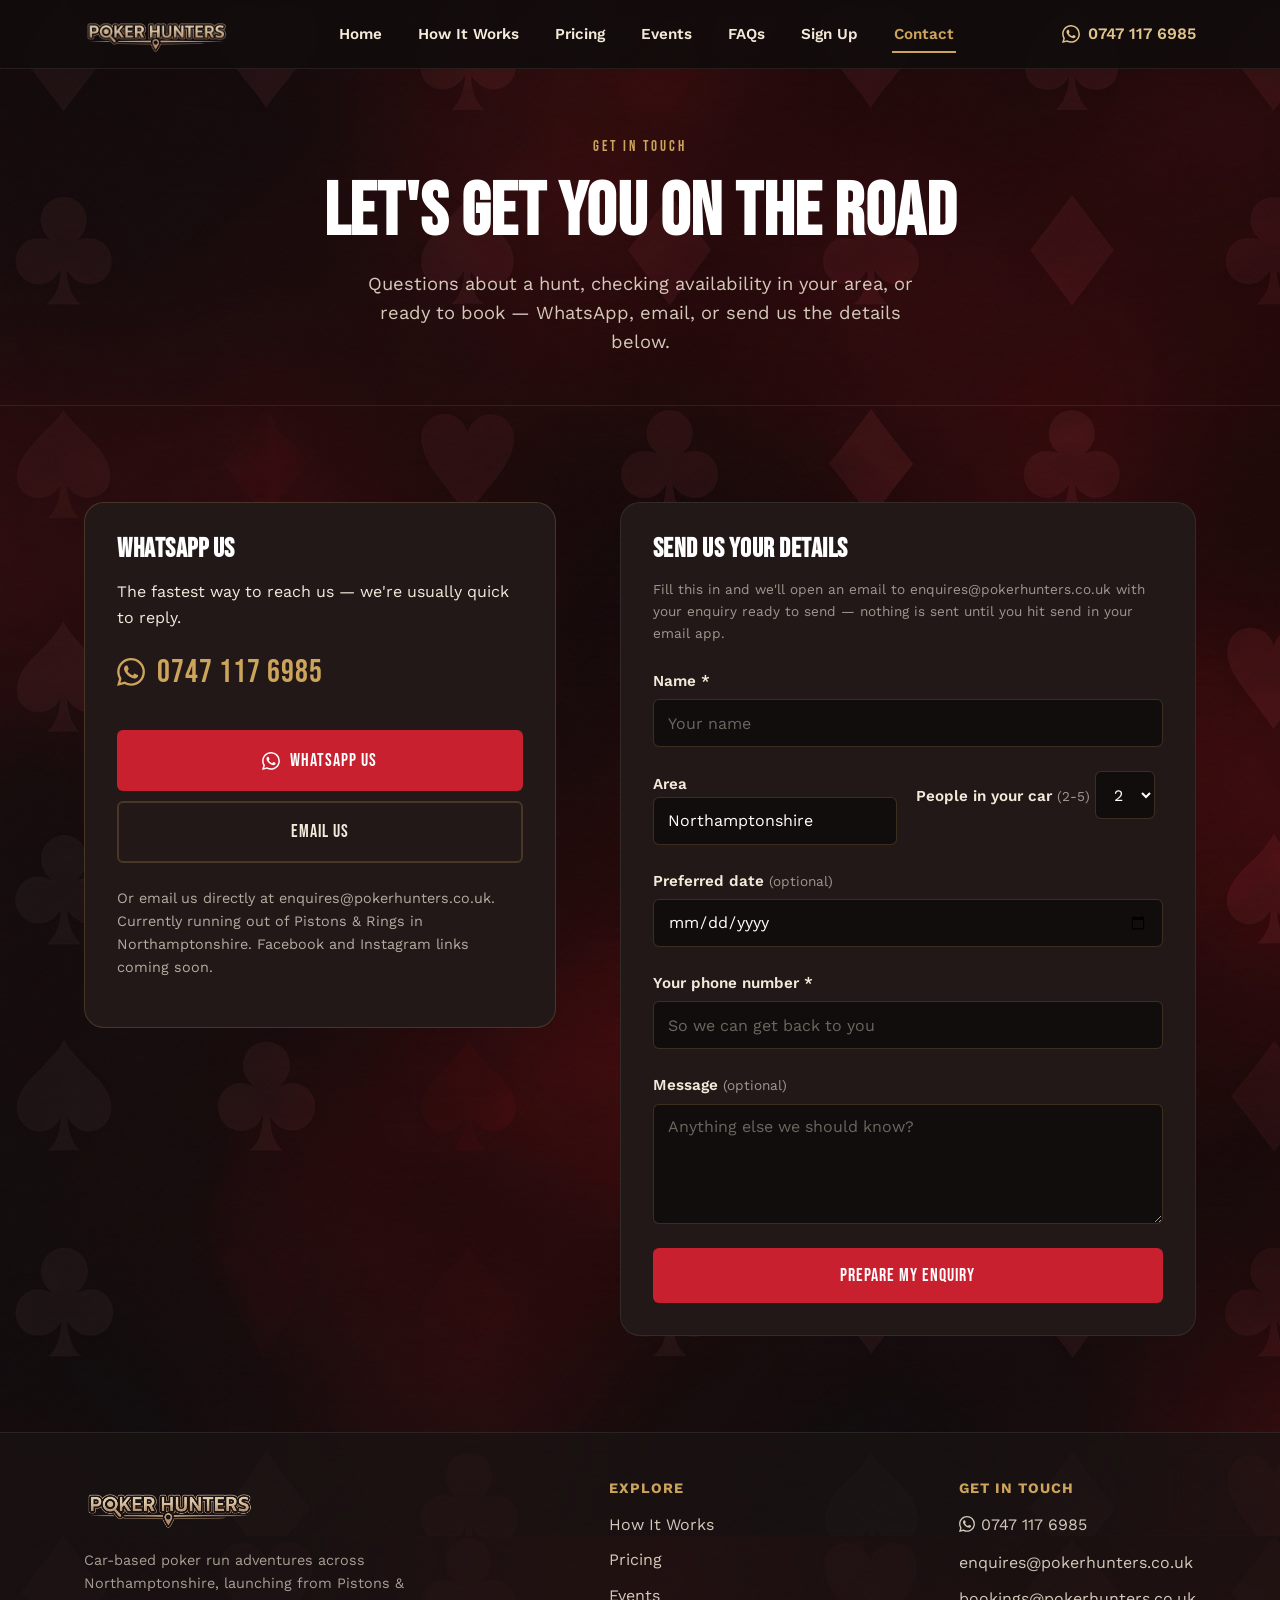
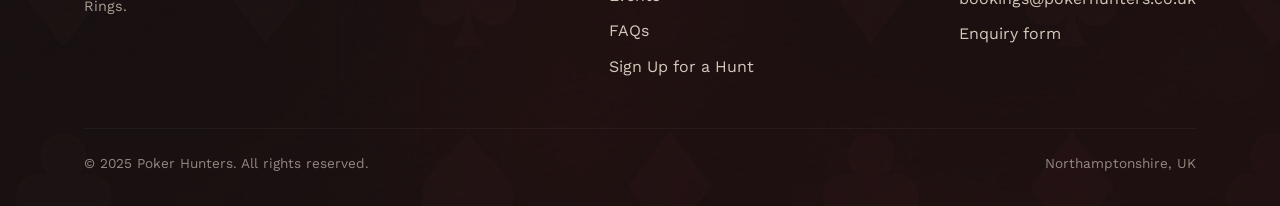
==== commit 96432ea3: "Remove all call-to-action phone calling, WhatsApp-only contact - Replace every tel: link (nav, foote" ====
--- a/contact.html
+++ b/contact.html
@@ -4,12 +4,12 @@
 <meta charset="UTF-8">
 <meta name="viewport" content="width=device-width, initial-scale=1">
 <title>Contact & Enquiries | Poker Hunters</title>
-<meta name="description" content="Get in touch with Poker Hunters to book or ask about a car-based poker run adventure in Northamptonshire, launching from Pistons & Rings. Call, WhatsApp, or email enquires@pokerhunters.co.uk.">
+<meta name="description" content="Get in touch with Poker Hunters to book or ask about a car-based poker run adventure in Northamptonshire, launching from Pistons & Rings. WhatsApp or email enquires@pokerhunters.co.uk.">
 <link rel="canonical" href="https://www.pokerhunters.co.uk/contact.html">
 <meta property="og:type" content="website">
 <meta property="og:url" content="https://www.pokerhunters.co.uk/contact.html">
 <meta property="og:title" content="Contact & Enquiries | Poker Hunters">
-<meta property="og:description" content="Get in touch with Poker Hunters to book or ask about a car-based poker run adventure in Northamptonshire, launching from Pistons & Rings. Call, WhatsApp, or email enquires@pokerhunters.co.uk.">
+<meta property="og:description" content="Get in touch with Poker Hunters to book or ask about a car-based poker run adventure in Northamptonshire, launching from Pistons & Rings. WhatsApp or email enquires@pokerhunters.co.uk.">
 <meta property="og:image" content="https://www.pokerhunters.co.uk/Images/Header.jpg">
 <meta name="twitter:card" content="summary_large_image">
 <link rel="icon" type="image/png" href="Images/favicon.png">
@@ -36,8 +36,8 @@
       <li><a href="contact.html" aria-current="page">Contact</a></li>
     </ul>
     <div class="nav__actions">
-      <a class="nav__call" href="tel:07471176985">
-        <svg viewBox="0 0 24 24" fill="none" stroke="currentColor" stroke-width="2" aria-hidden="true"><path d="M22 16.92v3a2 2 0 0 1-2.18 2 19.79 19.79 0 0 1-8.63-3.07 19.5 19.5 0 0 1-6-6 19.79 19.79 0 0 1-3.07-8.67A2 2 0 0 1 4.11 2h3a2 2 0 0 1 2 1.72c.12.9.33 1.79.63 2.65a2 2 0 0 1-.45 2.11L8.09 9.91a16 16 0 0 0 6 6l1.43-1.2a2 2 0 0 1 2.11-.45c.86.3 1.75.51 2.65.63A2 2 0 0 1 22 16.92z" stroke-linecap="round" stroke-linejoin="round"/></svg>
+      <a class="nav__call" href="https://wa.me/447471176985" target="_blank" rel="noopener">
+        <svg viewBox="0 0 24 24" fill="currentColor" aria-hidden="true"><path d="M17.472 14.382c-.297-.149-1.758-.867-2.03-.967-.273-.099-.471-.148-.67.15-.197.297-.767.966-.94 1.164-.173.199-.347.223-.644.075-.297-.15-1.255-.463-2.39-1.475-.883-.788-1.48-1.761-1.653-2.059-.173-.297-.018-.458.13-.606.134-.133.298-.347.446-.52.149-.174.198-.298.298-.497.099-.198.05-.371-.025-.52-.075-.149-.669-1.612-.916-2.207-.242-.579-.487-.5-.669-.51-.173-.008-.371-.01-.57-.01-.198 0-.52.074-.792.372-.272.297-1.04 1.016-1.04 2.479 0 1.462 1.065 2.875 1.213 3.074.149.198 2.095 3.2 5.076 4.487.709.306 1.262.489 1.694.625.712.227 1.36.195 1.871.118.571-.085 1.758-.719 2.006-1.413.248-.694.248-1.289.173-1.413-.074-.124-.272-.198-.57-.347m-5.421 7.403h-.004a9.87 9.87 0 01-5.031-1.378l-.361-.214-3.741.982.998-3.648-.235-.374a9.86 9.86 0 01-1.51-5.26c.001-5.45 4.436-9.884 9.888-9.884 2.64 0 5.122 1.03 6.988 2.898a9.825 9.825 0 012.893 6.994c-.003 5.45-4.437 9.884-9.885 9.884m8.413-18.297A11.815 11.815 0 0012.05 0C5.495 0 .16 5.335.157 11.892c0 2.096.547 4.142 1.588 5.945L.057 24l6.305-1.654a11.882 11.882 0 005.683 1.448h.005c6.554 0 11.89-5.335 11.893-11.893a11.821 11.821 0 00-3.48-8.413"/></svg>
         <span>0747 117 6985</span>
       </a>
     </div>
@@ -50,7 +50,7 @@
     <div class="container">
       <span class="eyebrow">Get In Touch</span>
       <h1>Let's get you on the road</h1>
-      <p class="lede" style="max-width:560px; margin:0 auto;">Questions about a hunt, checking availability in your area, or ready to book — call, WhatsApp, email, or send us the details below.</p>
+      <p class="lede" style="max-width:560px; margin:0 auto;">Questions about a hunt, checking availability in your area, or ready to book — WhatsApp, email, or send us the details below.</p>
     </div>
   </section>
 
@@ -59,14 +59,13 @@
       <div class="contact-grid">
 
         <div class="contact-card">
-          <h3>Call or WhatsApp</h3>
+          <h3>WhatsApp Us</h3>
           <p>The fastest way to reach us — we're usually quick to reply.</p>
-          <a class="phone-link" href="tel:07471176985">
-            <svg viewBox="0 0 24 24" fill="none" stroke="currentColor" stroke-width="2" aria-hidden="true"><path d="M22 16.92v3a2 2 0 0 1-2.18 2 19.79 19.79 0 0 1-8.63-3.07 19.5 19.5 0 0 1-6-6 19.79 19.79 0 0 1-3.07-8.67A2 2 0 0 1 4.11 2h3a2 2 0 0 1 2 1.72c.12.9.33 1.79.63 2.65a2 2 0 0 1-.45 2.11L8.09 9.91a16 16 0 0 0 6 6l1.43-1.2a2 2 0 0 1 2.11-.45c.86.3 1.75.51 2.65.63A2 2 0 0 1 22 16.92z" stroke-linecap="round" stroke-linejoin="round"/></svg>
+          <a class="phone-link" href="https://wa.me/447471176985" target="_blank" rel="noopener">
+            <svg viewBox="0 0 24 24" fill="currentColor" aria-hidden="true"><path d="M17.472 14.382c-.297-.149-1.758-.867-2.03-.967-.273-.099-.471-.148-.67.15-.197.297-.767.966-.94 1.164-.173.199-.347.223-.644.075-.297-.15-1.255-.463-2.39-1.475-.883-.788-1.48-1.761-1.653-2.059-.173-.297-.018-.458.13-.606.134-.133.298-.347.446-.52.149-.174.198-.298.298-.497.099-.198.05-.371-.025-.52-.075-.149-.669-1.612-.916-2.207-.242-.579-.487-.5-.669-.51-.173-.008-.371-.01-.57-.01-.198 0-.52.074-.792.372-.272.297-1.04 1.016-1.04 2.479 0 1.462 1.065 2.875 1.213 3.074.149.198 2.095 3.2 5.076 4.487.709.306 1.262.489 1.694.625.712.227 1.36.195 1.871.118.571-.085 1.758-.719 2.006-1.413.248-.694.248-1.289.173-1.413-.074-.124-.272-.198-.57-.347m-5.421 7.403h-.004a9.87 9.87 0 01-5.031-1.378l-.361-.214-3.741.982.998-3.648-.235-.374a9.86 9.86 0 01-1.51-5.26c.001-5.45 4.436-9.884 9.888-9.884 2.64 0 5.122 1.03 6.988 2.898a9.825 9.825 0 012.893 6.994c-.003 5.45-4.437 9.884-9.885 9.884m8.413-18.297A11.815 11.815 0 0012.05 0C5.495 0 .16 5.335.157 11.892c0 2.096.547 4.142 1.588 5.945L.057 24l6.305-1.654a11.882 11.882 0 005.683 1.448h.005c6.554 0 11.89-5.335 11.893-11.893a11.821 11.821 0 00-3.48-8.413"/></svg>
             0747 117 6985
           </a>
-          <a href="tel:07471176985" class="btn btn--primary btn--block">Call Now</a>
-          <a href="https://wa.me/447471176985" target="_blank" rel="noopener" class="btn btn--outline btn--block" style="margin-top:10px;"><svg viewBox="0 0 24 24" fill="currentColor" aria-hidden="true"><path d="M17.472 14.382c-.297-.149-1.758-.867-2.03-.967-.273-.099-.471-.148-.67.15-.197.297-.767.966-.94 1.164-.173.199-.347.223-.644.075-.297-.15-1.255-.463-2.39-1.475-.883-.788-1.48-1.761-1.653-2.059-.173-.297-.018-.458.13-.606.134-.133.298-.347.446-.52.149-.174.198-.298.298-.497.099-.198.05-.371-.025-.52-.075-.149-.669-1.612-.916-2.207-.242-.579-.487-.5-.669-.51-.173-.008-.371-.01-.57-.01-.198 0-.52.074-.792.372-.272.297-1.04 1.016-1.04 2.479 0 1.462 1.065 2.875 1.213 3.074.149.198 2.095 3.2 5.076 4.487.709.306 1.262.489 1.694.625.712.227 1.36.195 1.871.118.571-.085 1.758-.719 2.006-1.413.248-.694.248-1.289.173-1.413-.074-.124-.272-.198-.57-.347m-5.421 7.403h-.004a9.87 9.87 0 01-5.031-1.378l-.361-.214-3.741.982.998-3.648-.235-.374a9.86 9.86 0 01-1.51-5.26c.001-5.45 4.436-9.884 9.888-9.884 2.64 0 5.122 1.03 6.988 2.898a9.825 9.825 0 012.893 6.994c-.003 5.45-4.437 9.884-9.885 9.884m8.413-18.297A11.815 11.815 0 0012.05 0C5.495 0 .16 5.335.157 11.892c0 2.096.547 4.142 1.588 5.945L.057 24l6.305-1.654a11.882 11.882 0 005.683 1.448h.005c6.554 0 11.89-5.335 11.893-11.893a11.821 11.821 0 00-3.48-8.413"/></svg>WhatsApp Us</a>
+          <a href="https://wa.me/447471176985" target="_blank" rel="noopener" class="btn btn--primary btn--block"><svg viewBox="0 0 24 24" fill="currentColor" aria-hidden="true"><path d="M17.472 14.382c-.297-.149-1.758-.867-2.03-.967-.273-.099-.471-.148-.67.15-.197.297-.767.966-.94 1.164-.173.199-.347.223-.644.075-.297-.15-1.255-.463-2.39-1.475-.883-.788-1.48-1.761-1.653-2.059-.173-.297-.018-.458.13-.606.134-.133.298-.347.446-.52.149-.174.198-.298.298-.497.099-.198.05-.371-.025-.52-.075-.149-.669-1.612-.916-2.207-.242-.579-.487-.5-.669-.51-.173-.008-.371-.01-.57-.01-.198 0-.52.074-.792.372-.272.297-1.04 1.016-1.04 2.479 0 1.462 1.065 2.875 1.213 3.074.149.198 2.095 3.2 5.076 4.487.709.306 1.262.489 1.694.625.712.227 1.36.195 1.871.118.571-.085 1.758-.719 2.006-1.413.248-.694.248-1.289.173-1.413-.074-.124-.272-.198-.57-.347m-5.421 7.403h-.004a9.87 9.87 0 01-5.031-1.378l-.361-.214-3.741.982.998-3.648-.235-.374a9.86 9.86 0 01-1.51-5.26c.001-5.45 4.436-9.884 9.888-9.884 2.64 0 5.122 1.03 6.988 2.898a9.825 9.825 0 012.893 6.994c-.003 5.45-4.437 9.884-9.885 9.884m8.413-18.297A11.815 11.815 0 0012.05 0C5.495 0 .16 5.335.157 11.892c0 2.096.547 4.142 1.588 5.945L.057 24l6.305-1.654a11.882 11.882 0 005.683 1.448h.005c6.554 0 11.89-5.335 11.893-11.893a11.821 11.821 0 00-3.48-8.413"/></svg>WhatsApp Us</a>
           <a href="mailto:enquires@pokerhunters.co.uk" class="btn btn--outline btn--block" style="margin-top:10px;">Email Us</a>
           <p class="contact-card__note">Or email us directly at <a href="mailto:enquires@pokerhunters.co.uk">enquires@pokerhunters.co.uk</a>. Currently running out of <a href="https://pistonsandrings.com/" target="_blank" rel="noopener">Pistons &amp; Rings</a> in Northamptonshire. Facebook and Instagram links coming soon.</p>
         </div>
@@ -137,7 +136,7 @@
       <div class="footer-col">
         <h4>Get In Touch</h4>
         <ul>
-          <li><a href="tel:07471176985">0747 117 6985</a></li>
+          <li><a href="https://wa.me/447471176985" target="_blank" rel="noopener" style="display:inline-flex;align-items:center;gap:6px;"><svg viewBox="0 0 24 24" fill="currentColor" aria-hidden="true" style="width:16px;height:16px;flex-shrink:0;"><path d="M17.472 14.382c-.297-.149-1.758-.867-2.03-.967-.273-.099-.471-.148-.67.15-.197.297-.767.966-.94 1.164-.173.199-.347.223-.644.075-.297-.15-1.255-.463-2.39-1.475-.883-.788-1.48-1.761-1.653-2.059-.173-.297-.018-.458.13-.606.134-.133.298-.347.446-.52.149-.174.198-.298.298-.497.099-.198.05-.371-.025-.52-.075-.149-.669-1.612-.916-2.207-.242-.579-.487-.5-.669-.51-.173-.008-.371-.01-.57-.01-.198 0-.52.074-.792.372-.272.297-1.04 1.016-1.04 2.479 0 1.462 1.065 2.875 1.213 3.074.149.198 2.095 3.2 5.076 4.487.709.306 1.262.489 1.694.625.712.227 1.36.195 1.871.118.571-.085 1.758-.719 2.006-1.413.248-.694.248-1.289.173-1.413-.074-.124-.272-.198-.57-.347m-5.421 7.403h-.004a9.87 9.87 0 01-5.031-1.378l-.361-.214-3.741.982.998-3.648-.235-.374a9.86 9.86 0 01-1.51-5.26c.001-5.45 4.436-9.884 9.888-9.884 2.64 0 5.122 1.03 6.988 2.898a9.825 9.825 0 012.893 6.994c-.003 5.45-4.437 9.884-9.885 9.884m8.413-18.297A11.815 11.815 0 0012.05 0C5.495 0 .16 5.335.157 11.892c0 2.096.547 4.142 1.588 5.945L.057 24l6.305-1.654a11.882 11.882 0 005.683 1.448h.005c6.554 0 11.89-5.335 11.893-11.893a11.821 11.821 0 00-3.48-8.413"/></svg>0747 117 6985</a></li>
           <li><a href="mailto:enquires@pokerhunters.co.uk">enquires@pokerhunters.co.uk</a></li>
           <li><a href="mailto:bookings@pokerhunters.co.uk">bookings@pokerhunters.co.uk</a></li>
           <li><a href="contact.html">Enquiry form</a></li>
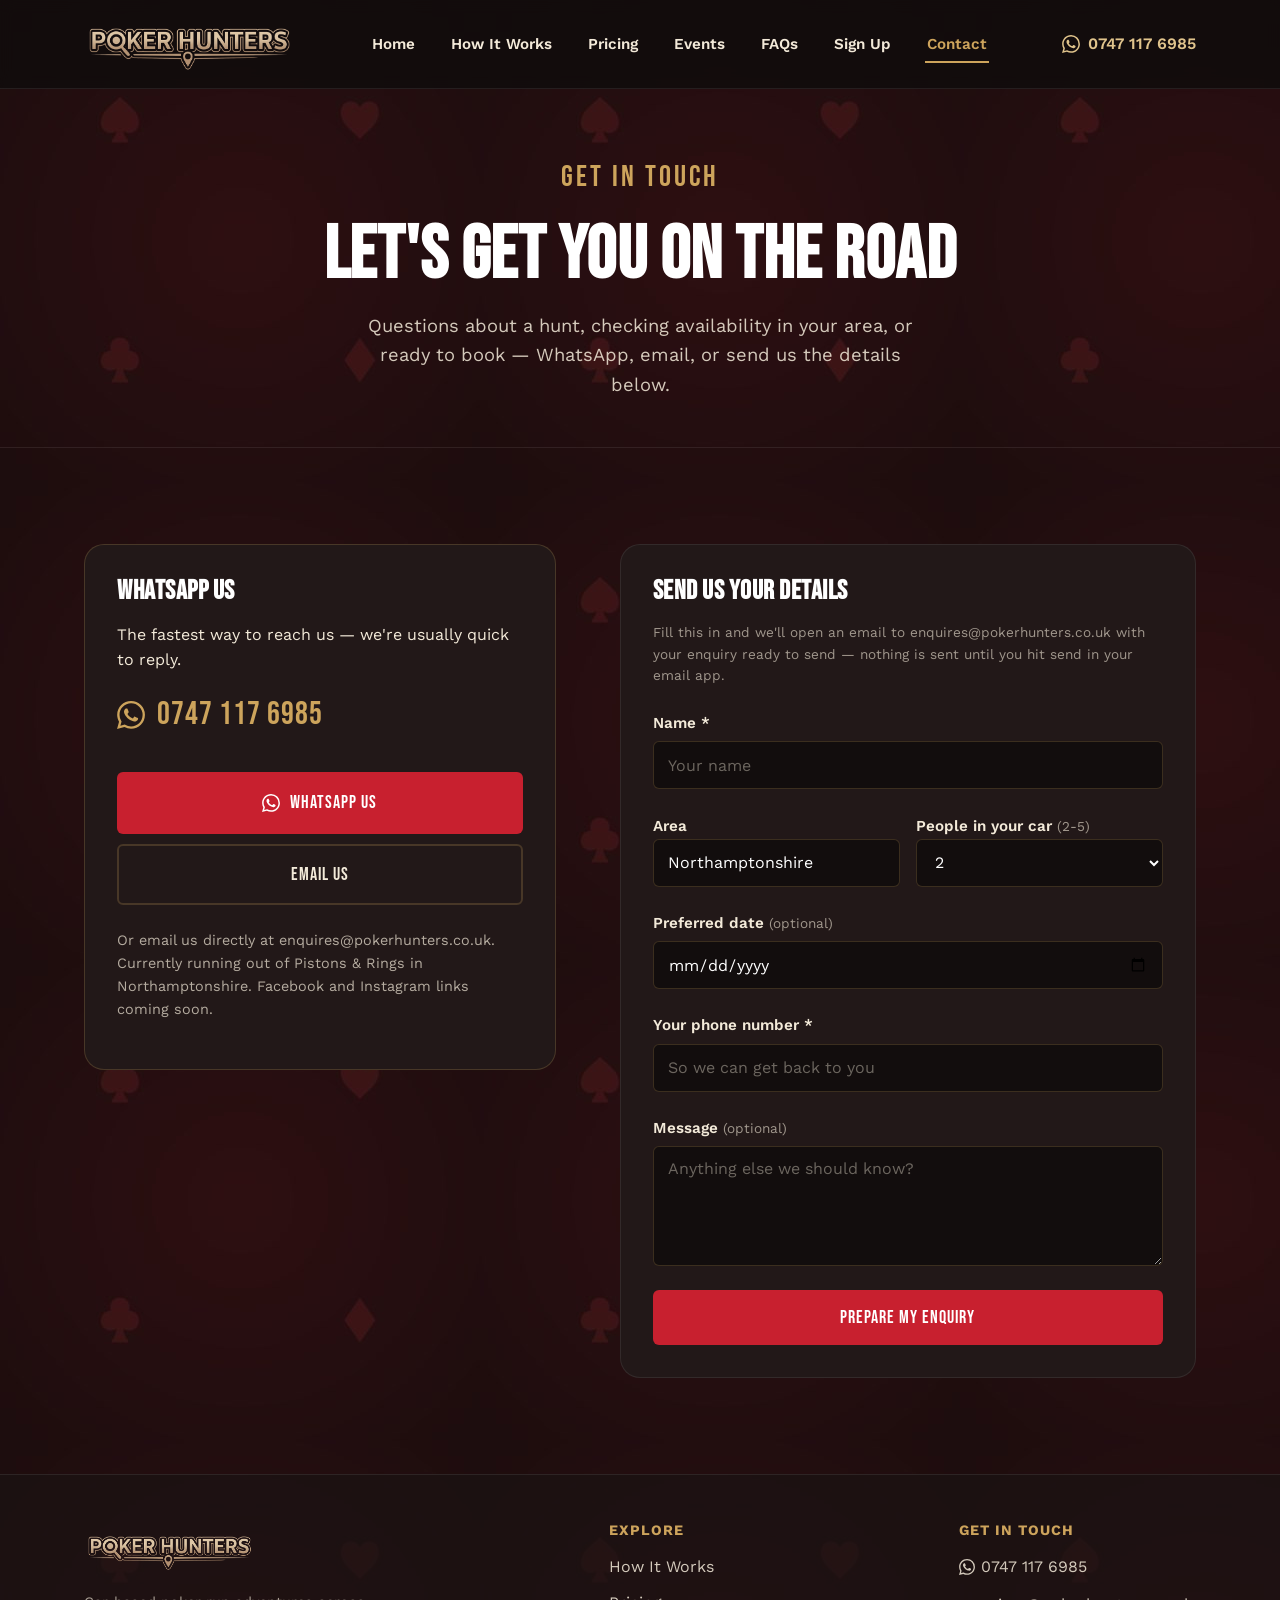
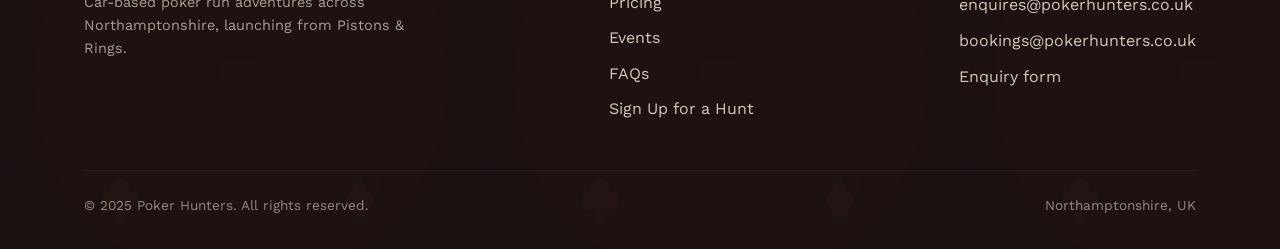
==== commit ad9e608e: "Add a cache-busting version query to CSS/JS asset links Browsers were aggressively caching styles.cs" ====
--- a/contact.html
+++ b/contact.html
@@ -14,7 +14,7 @@
 <meta name="twitter:card" content="summary_large_image">
 <link rel="icon" type="image/png" href="Images/favicon.png">
 <link rel="apple-touch-icon" href="Images/favicon.png">
-<link rel="stylesheet" href="css/styles.css">
+<link rel="stylesheet" href="css/styles.css?v=20260913">
 </head>
 <body>
 
@@ -150,6 +150,6 @@
   </div>
 </footer>
 
-<script src="js/main.js"></script>
+<script src="js/main.js?v=20260913"></script>
 </body>
 </html>
--- a/css/styles.css
+++ b/css/styles.css
@@ -109,7 +109,7 @@
   letter-spacing: 3px;
   text-transform: uppercase;
   color: var(--color-gold);
-  font-size: 0.95rem;
+  font-size: clamp(1.3rem, 3.5vw, 1.9rem);
   margin-bottom: var(--space-2);
 }
 
@@ -206,7 +206,7 @@
   margin: 0 auto;
   gap: var(--space-3);
 }
-.nav__logo img { height: 44px; width: auto; }
+.nav__logo img { height: 64px; width: auto; }
 .nav__logo { flex-shrink: 0; }
 
 .nav__links {
@@ -358,18 +358,23 @@
   padding: var(--space-3);
   position: relative;
 }
+.step-card__head {
+  display: flex;
+  align-items: center;
+  justify-content: space-between;
+  margin-bottom: var(--space-2);
+}
 .step-card__num {
   font-family: var(--font-display);
   font-size: 2.6rem;
   color: var(--color-red-bright);
   line-height: 1;
-  margin-bottom: var(--space-2);
 }
 .step-card__icon {
   width: 32px;
   height: 32px;
   color: var(--color-gold);
-  margin-bottom: var(--space-2);
+  flex-shrink: 0;
 }
 .step-card h3 { margin-bottom: 6px; }
 .step-card p { color: var(--color-cream); opacity: 0.8; font-size: 0.95rem; margin: 0; }
@@ -393,10 +398,10 @@
   margin: var(--space-2) 0;
 }
 .pricing-card__price span {
-  font-family: var(--font-body);
-  font-size: 1rem;
-  color: var(--color-cream);
-  opacity: 0.75;
+  font-family: var(--font-display);
+  font-size: clamp(1.3rem, 2.5vw, 1.7rem);
+  letter-spacing: 0.5px;
+  color: var(--color-white);
   display: block;
   margin-top: 6px;
   font-weight: 500;
@@ -735,6 +740,7 @@
   grid-template-columns: 1fr 1fr;
   gap: var(--space-2);
 }
+.form-row--split > div { min-width: 0; }
 @media (max-width: 560px) {
   .form-row--split { grid-template-columns: 1fr; }
 }
@@ -751,6 +757,8 @@
 .form-row input,
 .form-row select,
 .form-row textarea {
+  width: 100%;
+  max-width: 100%;
   background: var(--color-bg);
   border: 1px solid var(--color-border);
   border-radius: var(--radius-sm);
